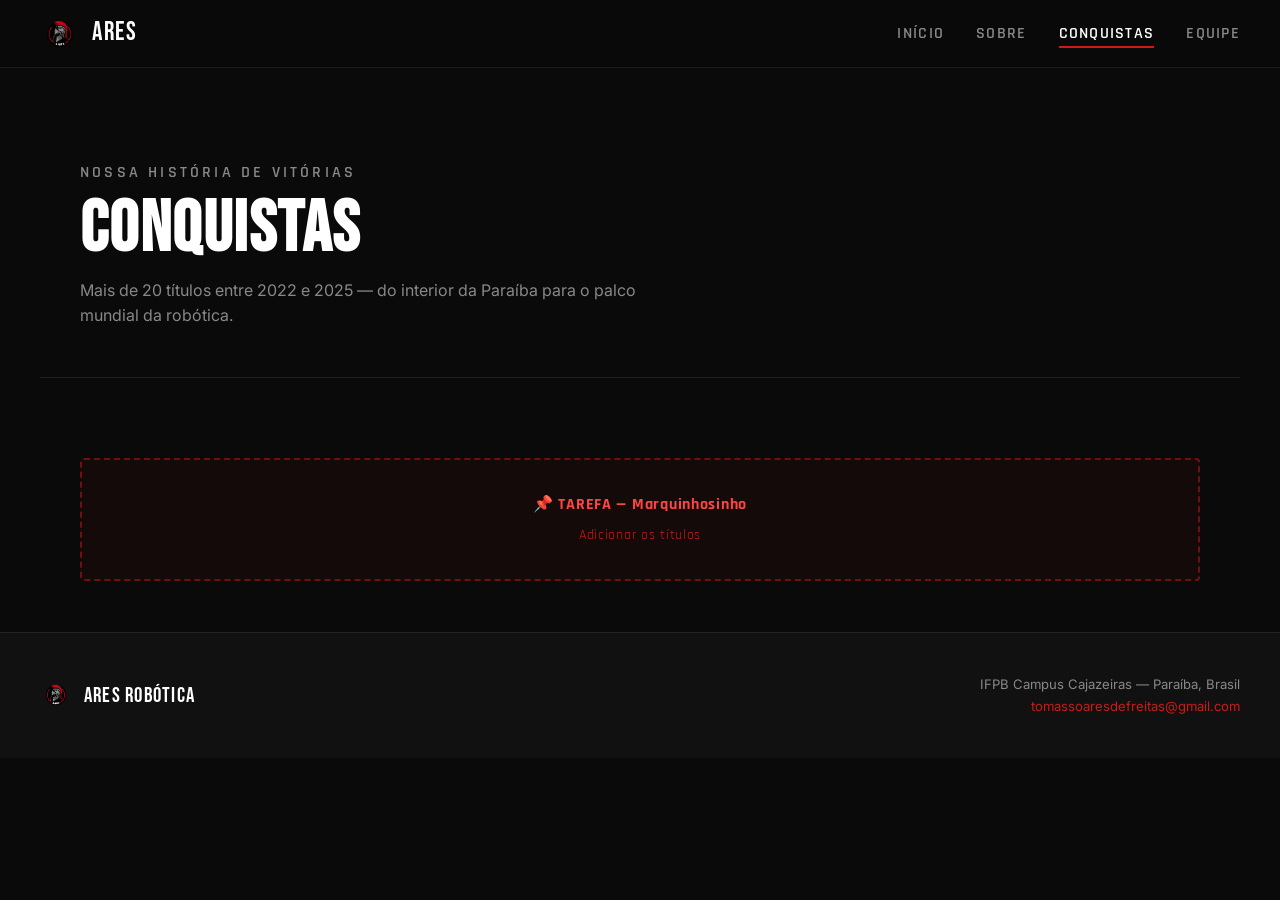
==== conquistas.html @ e478d118 "feat: estrutura inicial do site da Equipe Ares" ====
<!DOCTYPE html>
<html lang="pt-BR">
<head>
  <meta charset="UTF-8" />
  <meta name="viewport" content="width=device-width, initial-scale=1.0" />
  <title>Conquistas — Equipe Ares Robótica</title>
  <link rel="stylesheet" href="css/style.css" />
  <link rel="icon" href="assets/images/logo.png" />
</head>
<body>

  <nav class="navbar">
    <a class="nav-logo" href="index.html">
      <img src="assets/images/logo.png" alt="Logo Ares" />
      <span>ARES</span>
    </a>
    <ul class="nav-links">
      <li><a href="index.html">Início</a></li>
      <li><a href="sobre.html">Sobre</a></li>
      <li><a href="conquistas.html">Conquistas</a></li>
      <li><a href="equipe.html">Equipe</a></li>
    </ul>
    <button class="nav-toggle" aria-label="Menu">
      <span></span><span></span><span></span>
    </button>
  </nav>

  <main class="page-content">

    <div class="page-hero">
      <p class="section-eyebrow">Nossa história de vitórias</p>
      <h1>CONQUISTAS</h1>
      <p>Mais de 20 títulos entre 2022 e 2025 — do interior da Paraíba para o palco mundial da robótica.</p>
    </div>

    <div class="section" style="padding-bottom: 0;">
      <div class="todo-placeholder">
        <strong>📌 TAREFA — Marquinhosinho</strong>
        Adicionar os títulos
      </div>
    </div>
    <br><br>

    <!-- Pode apagar esse aviso quando acabar odalvinho -->
    <!-- Fazer aqui -->


  </main>

  <footer>
    <div class="footer-inner">
      <div class="footer-brand">
        <img src="assets/images/logo.png" alt="Ares" />
        <span>ARES ROBÓTICA</span>
      </div>
      <div class="footer-info">
        IFPB Campus Cajazeiras — Paraíba, Brasil<br />
        <a href="mailto:tomassoaresdefreitas@gmail.com">tomassoaresdefreitas@gmail.com</a>
      </div>
    </div>
  </footer>

  <script src="js/main.js"></script>
</body>
</html>
---- css/style.css ----
/* ===========================
   ARES ROBÓTICA — GLOBAL CSS
   =========================== */

@import url('https://fonts.googleapis.com/css2?family=Bebas+Neue&family=Inter:wght@300;400;500;600;700&family=Rajdhani:wght@500;600;700&display=swap');

/* ── TOKENS ── */
:root {
  --red:      #CC1A1A;
  --red-dark: #8B0000;
  --red-glow: rgba(204, 26, 26, 0.35);
  --black:    #0A0A0A;
  --surface:  #111111;
  --surface2: #1A1A1A;
  --border:   rgba(255,255,255,0.08);
  --text:     #E8E8E8;
  --muted:    #888888;
  --white:    #FFFFFF;

  --font-display: 'Bebas Neue', sans-serif;
  --font-ui:      'Rajdhani', sans-serif;
  --font-body:    'Inter', sans-serif;
}

/* ── RESET ── */
*, *::before, *::after { box-sizing: border-box; margin: 0; padding: 0; }
html { scroll-behavior: smooth; }
body {
  background: var(--black);
  color: var(--text);
  font-family: var(--font-body);
  font-size: 16px;
  line-height: 1.6;
  overflow-x: hidden;
}
a { color: inherit; text-decoration: none; }
img { max-width: 100%; display: block; }
ul { list-style: none; }

/* ── NAVBAR ── */
.navbar {
  position: fixed;
  top: 0; left: 0; right: 0;
  z-index: 100;
  display: flex;
  align-items: center;
  justify-content: space-between;
  padding: 0 2.5rem;
  height: 68px;
  background: rgba(10, 10, 10, 0.92);
  backdrop-filter: blur(12px);
  border-bottom: 1px solid var(--border);
}
.nav-logo {
  display: flex;
  align-items: center;
  gap: 0.75rem;
}
.nav-logo img {
  width: 40px;
  height: 40px;
  object-fit: contain;
}
.nav-logo span {
  font-family: var(--font-display);
  font-size: 1.6rem;
  letter-spacing: 0.06em;
  color: var(--white);
}
.nav-links {
  display: flex;
  gap: 2rem;
}
.nav-links a {
  font-family: var(--font-ui);
  font-size: 1rem;
  font-weight: 600;
  letter-spacing: 0.08em;
  text-transform: uppercase;
  color: var(--muted);
  transition: color 0.2s;
  position: relative;
  padding-bottom: 4px;
}
.nav-links a::after {
  content: '';
  position: absolute;
  bottom: 0; left: 0;
  width: 0; height: 2px;
  background: var(--red);
  transition: width 0.25s;
}
.nav-links a:hover,
.nav-links a.active { color: var(--white); }
.nav-links a:hover::after,
.nav-links a.active::after { width: 100%; }

/* hamburger */
.nav-toggle {
  display: none;
  flex-direction: column;
  gap: 5px;
  cursor: pointer;
  background: none; border: none;
}
.nav-toggle span {
  width: 26px; height: 2px;
  background: var(--text);
  transition: all 0.3s;
}

/* ── PAGE WRAPPER ── */
.page-content { padding-top: 68px; }

/* ── HERO (index) ── */
.hero {
  position: relative;
  min-height: calc(100vh - 68px);
  display: flex;
  align-items: center;
  overflow: hidden;
}
.hero-bg {
  position: absolute;
  inset: 0;
  background:
    radial-gradient(ellipse 60% 80% at 70% 50%, rgba(140,0,0,0.18) 0%, transparent 70%),
    radial-gradient(ellipse 40% 40% at 20% 80%, rgba(204,26,26,0.08) 0%, transparent 60%),
    var(--black);
}
.hero-bg::before {
  content: '';
  position: absolute;
  inset: 0;
  background-image:
    linear-gradient(rgba(204,26,26,0.04) 1px, transparent 1px),
    linear-gradient(90deg, rgba(204,26,26,0.04) 1px, transparent 1px);
  background-size: 60px 60px;
}
.hero-content {
  position: relative;
  z-index: 2;
  max-width: 1200px;
  margin: 0 auto;
  padding: 4rem 2.5rem;
  display: grid;
  grid-template-columns: 1fr 1fr;
  gap: 4rem;
  align-items: center;
}
.hero-text .eyebrow {
  font-family: var(--font-ui);
  font-size: 0.85rem;
  font-weight: 600;
  letter-spacing: 0.2em;
  text-transform: uppercase;
  color: var(--red);
  margin-bottom: 1rem;
  display: flex;
  align-items: center;
  gap: 0.75rem;
}
.hero-text .eyebrow::before {
  content: '';
  width: 32px; height: 2px;
  background: var(--red);
}
.hero-text h1 {
  font-family: var(--font-display);
  font-size: clamp(3.5rem, 7vw, 6rem);
  line-height: 0.95;
  letter-spacing: 0.02em;
  color: var(--white);
  margin-bottom: 1.5rem;
}
.hero-text h1 em {
  color: var(--red);
  font-style: normal;
}
.hero-text p {
  font-size: 1.05rem;
  color: var(--muted);
  line-height: 1.7;
  max-width: 460px;
  margin-bottom: 2.5rem;
}
.hero-stats {
  display: flex;
  gap: 2.5rem;
  margin-bottom: 2.5rem;
}
.stat-item .num {
  font-family: var(--font-display);
  font-size: 2.6rem;
  color: var(--red);
  line-height: 1;
}
.stat-item .label {
  font-family: var(--font-ui);
  font-size: 0.75rem;
  letter-spacing: 0.12em;
  text-transform: uppercase;
  color: var(--muted);
  margin-top: 2px;
}
.btn {
  display: inline-flex;
  align-items: center;
  gap: 0.5rem;
  font-family: var(--font-ui);
  font-size: 1rem;
  font-weight: 700;
  letter-spacing: 0.1em;
  text-transform: uppercase;
  padding: 0.85rem 2rem;
  border-radius: 2px;
  cursor: pointer;
  transition: all 0.2s;
  border: none;
}
.btn-primary {
  background: var(--red);
  color: var(--white);
}
.btn-primary:hover {
  background: #e01e1e;
  transform: translateY(-2px);
  box-shadow: 0 8px 24px var(--red-glow);
}
.btn-outline {
  background: transparent;
  color: var(--white);
  border: 1.5px solid var(--border);
}
.btn-outline:hover {
  border-color: var(--red);
  color: var(--red);
}
.btn-group { display: flex; gap: 1rem; flex-wrap: wrap; }

.hero-visual {
  display: flex;
  justify-content: center;
  align-items: center;
  position: relative;
}
.hero-logo-wrap {
  position: relative;
  width: 360px;
  height: 360px;
  display: flex;
  align-items: center;
  justify-content: center;
}
.hero-logo-wrap::before {
  content: '';
  position: absolute;
  inset: -20px;
  border-radius: 50%;
  border: 1px solid rgba(204,26,26,0.2);
  animation: rotateBorder 20s linear infinite;
}
.hero-logo-wrap::after {
  content: '';
  position: absolute;
  inset: 0;
  border-radius: 50%;
  background: radial-gradient(circle, rgba(204,26,26,0.12) 0%, transparent 70%);
}
.hero-logo-wrap img {
  width: 280px;
  height: 280px;
  object-fit: contain;
  position: relative;
  z-index: 1;
  filter: drop-shadow(0 0 40px rgba(204,26,26,0.4));
  animation: floatLogo 4s ease-in-out infinite;
}
@keyframes floatLogo {
  0%, 100% { transform: translateY(0); }
  50% { transform: translateY(-12px); }
}
@keyframes rotateBorder {
  from { transform: rotate(0deg); }
  to { transform: rotate(360deg); }
}

/* ── SECTIONS ── */
.section {
  padding: 5rem 2.5rem;
  max-width: 1200px;
  margin: 0 auto;
}
.section-header {
  margin-bottom: 3rem;
}
.section-eyebrow {
  font-family: var(--font-ui);
  font-size: 0.8rem;
  font-weight: 600;
  letter-spacing: 0.2em;
  text-transform: uppercase;
  color: var(--red);
  margin-bottom: 0.5rem;
}
.section-title {
  font-family: var(--font-display);
  font-size: clamp(2rem, 4vw, 3rem);
  color: var(--white);
  letter-spacing: 0.02em;
  line-height: 1.1;
}
.section-divider {
  width: 100%;
  height: 1px;
  background: var(--border);
  margin: 0;
}

/* ── CARD ── */
.card {
  background: var(--surface);
  border: 1px solid var(--border);
  border-radius: 4px;
  overflow: hidden;
  transition: border-color 0.2s, transform 0.2s;
}
.card:hover {
  border-color: rgba(204,26,26,0.4);
  transform: translateY(-4px);
}

/* ── HIGHLIGHTS (index) ── */
.highlights-grid {
  display: grid;
  grid-template-columns: repeat(3, 1fr);
  gap: 1.5rem;
}
.highlight-card {
  padding: 2rem;
}
.highlight-card .icon {
  font-size: 2rem;
  margin-bottom: 1rem;
}
.highlight-card h3 {
  font-family: var(--font-ui);
  font-size: 1.15rem;
  font-weight: 700;
  color: var(--white);
  margin-bottom: 0.5rem;
  letter-spacing: 0.03em;
}
.highlight-card p {
  font-size: 0.9rem;
  color: var(--muted);
  line-height: 1.6;
}

/* ── SOBRE PAGE ── */
.sobre-grid {
  display: grid;
  grid-template-columns: 1.2fr 1fr;
  gap: 4rem;
  align-items: start;
}
.sobre-text p {
  color: var(--muted);
  line-height: 1.8;
  margin-bottom: 1.25rem;
  font-size: 1rem;
}
.sobre-text p strong {
  color: var(--text);
}
.sobre-img-wrap {
  position: sticky;
  top: 90px;
}
.sobre-img-wrap img {
  width: 100%;
  border-radius: 4px;
  border: 1px solid var(--border);
}
.mission-grid {
  display: grid;
  grid-template-columns: repeat(3, 1fr);
  gap: 1.5rem;
  margin-top: 3rem;
}
.mission-item {
  padding: 1.75rem;
  border-top: 3px solid var(--red);
  background: var(--surface);
}
.mission-item h4 {
  font-family: var(--font-ui);
  font-size: 1.1rem;
  font-weight: 700;
  color: var(--white);
  margin-bottom: 0.5rem;
  letter-spacing: 0.05em;
}
.mission-item p {
  font-size: 0.88rem;
  color: var(--muted);
  line-height: 1.6;
}

/* ── CONQUISTAS PAGE ── */
.timeline {
  position: relative;
  padding-left: 2rem;
}
.timeline::before {
  content: '';
  position: absolute;
  left: 0; top: 0; bottom: 0;
  width: 2px;
  background: linear-gradient(to bottom, var(--red), transparent);
}
.timeline-year {
  margin-bottom: 2.5rem;
}
.year-label {
  font-family: var(--font-display);
  font-size: 2.5rem;
  color: var(--red);
  letter-spacing: 0.04em;
  margin-bottom: 1rem;
  position: relative;
}
.year-label::before {
  content: '';
  position: absolute;
  left: -2.5rem;
  top: 50%;
  transform: translateY(-50%);
  width: 12px; height: 12px;
  border-radius: 50%;
  background: var(--red);
  box-shadow: 0 0 12px var(--red-glow);
}
.conquistas-list {
  display: flex;
  flex-direction: column;
  gap: 0.75rem;
}
.conquista-item {
  display: flex;
  align-items: flex-start;
  gap: 1rem;
  padding: 1rem 1.25rem;
  background: var(--surface);
  border: 1px solid var(--border);
  border-radius: 2px;
  transition: border-color 0.2s;
}
.conquista-item:hover { border-color: rgba(204,26,26,0.3); }
.conquista-item .badge {
  font-family: var(--font-ui);
  font-size: 0.7rem;
  font-weight: 700;
  letter-spacing: 0.1em;
  text-transform: uppercase;
  padding: 3px 8px;
  border-radius: 2px;
  white-space: nowrap;
  flex-shrink: 0;
}
.badge-gold { background: rgba(212,175,55,0.15); color: #D4AF37; border: 1px solid rgba(212,175,55,0.3); }
.badge-silver { background: rgba(192,192,192,0.12); color: #C0C0C0; border: 1px solid rgba(192,192,192,0.3); }
.badge-special { background: rgba(204,26,26,0.15); color: var(--red); border: 1px solid rgba(204,26,26,0.3); }
.conquista-item span:last-child {
  font-size: 0.92rem;
  color: var(--text);
  line-height: 1.5;
}

/* ── EQUIPE PAGE ── */
.team-grid {
  display: grid;
  grid-template-columns: repeat(auto-fit, minmax(260px, 1fr));
  gap: 1.5rem;
}
.member-card {
  text-align: center;
  padding: 0;
  overflow: hidden;
}
.member-img {
  width: 100%;
  aspect-ratio: 3/4;
  object-fit: cover;
  object-position: top center;
  display: block;
  filter: grayscale(20%);
  transition: filter 0.3s;
}
.member-card:hover .member-img { filter: grayscale(0%); }
.member-info {
  padding: 1.5rem;
  border-top: 3px solid var(--red);
}
.member-info h3 {
  font-family: var(--font-ui);
  font-size: 1.15rem;
  font-weight: 700;
  color: var(--white);
  letter-spacing: 0.04em;
  margin-bottom: 0.25rem;
}
.member-role {
  font-size: 0.8rem;
  font-family: var(--font-ui);
  letter-spacing: 0.12em;
  text-transform: uppercase;
  color: var(--red);
  font-weight: 600;
  margin-bottom: 0.75rem;
}
.member-meta {
  font-size: 0.82rem;
  color: var(--muted);
  line-height: 1.6;
}

/* ── CONTATO (index) ── */
.contato-strip {
  background: var(--surface);
  border-top: 1px solid var(--border);
  border-bottom: 1px solid var(--border);
  padding: 3rem 2.5rem;
}
.contato-inner {
  max-width: 1200px;
  margin: 0 auto;
  display: flex;
  align-items: center;
  justify-content: space-between;
  gap: 2rem;
}
.contato-inner h2 {
  font-family: var(--font-display);
  font-size: 2.2rem;
  color: var(--white);
  letter-spacing: 0.02em;
}
.contato-inner p {
  color: var(--muted);
  font-size: 0.95rem;
  margin-top: 0.25rem;
}
.contato-links {
  display: flex;
  gap: 1rem;
}

/* ── FOOTER ── */
footer {
  background: var(--surface);
  border-top: 1px solid var(--border);
  padding: 2.5rem 2.5rem;
}
.footer-inner {
  max-width: 1200px;
  margin: 0 auto;
  display: flex;
  align-items: center;
  justify-content: space-between;
  gap: 1rem;
  flex-wrap: wrap;
}
.footer-brand {
  display: flex;
  align-items: center;
  gap: 0.75rem;
}
.footer-brand img { width: 32px; height: 32px; object-fit: contain; }
.footer-brand span {
  font-family: var(--font-display);
  font-size: 1.3rem;
  letter-spacing: 0.06em;
  color: var(--white);
}
.footer-info {
  font-size: 0.82rem;
  color: var(--muted);
  text-align: right;
  line-height: 1.7;
}
.footer-info a { color: var(--red); }

/* ── PAGE HERO (inner pages) ── */
.page-hero {
  padding: 5rem 2.5rem 3rem;
  max-width: 1200px;
  margin: 0 auto;
  border-bottom: 1px solid var(--border);
}
.page-hero h1 {
  font-family: var(--font-display);
  font-size: clamp(2.5rem, 6vw, 4.5rem);
  color: var(--white);
  letter-spacing: 0.02em;
  line-height: 1;
}
.page-hero p {
  color: var(--muted);
  font-size: 1rem;
  margin-top: 0.75rem;
  max-width: 600px;
}

/* ── TODO PLACEHOLDER ── */
.todo-placeholder {
  border: 2px dashed rgba(204,26,26,0.5);
  background: rgba(204,26,26,0.05);
  border-radius: 4px;
  padding: 2rem;
  text-align: center;
  color: var(--red);
  font-family: var(--font-ui);
  font-size: 0.9rem;
  letter-spacing: 0.05em;
}
.todo-placeholder strong {
  display: block;
  font-size: 1rem;
  margin-bottom: 0.4rem;
  color: #ff4444;
}

/* ── RESPONSIVE ── */
@media (max-width: 900px) {
  .hero-content { grid-template-columns: 1fr; gap: 2rem; text-align: center; }
  .hero-text p { max-width: 100%; }
  .hero-stats { justify-content: center; }
  .btn-group { justify-content: center; }
  .hero-visual { display: none; }
  .highlights-grid { grid-template-columns: 1fr; }
  .sobre-grid { grid-template-columns: 1fr; }
  .sobre-img-wrap { position: static; }
  .mission-grid { grid-template-columns: 1fr; }
  .contato-inner { flex-direction: column; text-align: center; }
  .footer-inner { flex-direction: column; text-align: center; }
  .footer-info { text-align: center; }
}
@media (max-width: 640px) {
  .navbar { padding: 0 1.25rem; }
  .nav-links { display: none; }
  .nav-links.open {
    display: flex;
    flex-direction: column;
    position: absolute;
    top: 68px; left: 0; right: 0;
    background: rgba(10,10,10,0.98);
    padding: 1.5rem;
    gap: 1.25rem;
    border-bottom: 1px solid var(--border);
  }
  .nav-toggle { display: flex; }
  .section { padding: 3rem 1.25rem; }
  .page-hero { padding: 3rem 1.25rem 2rem; }
}
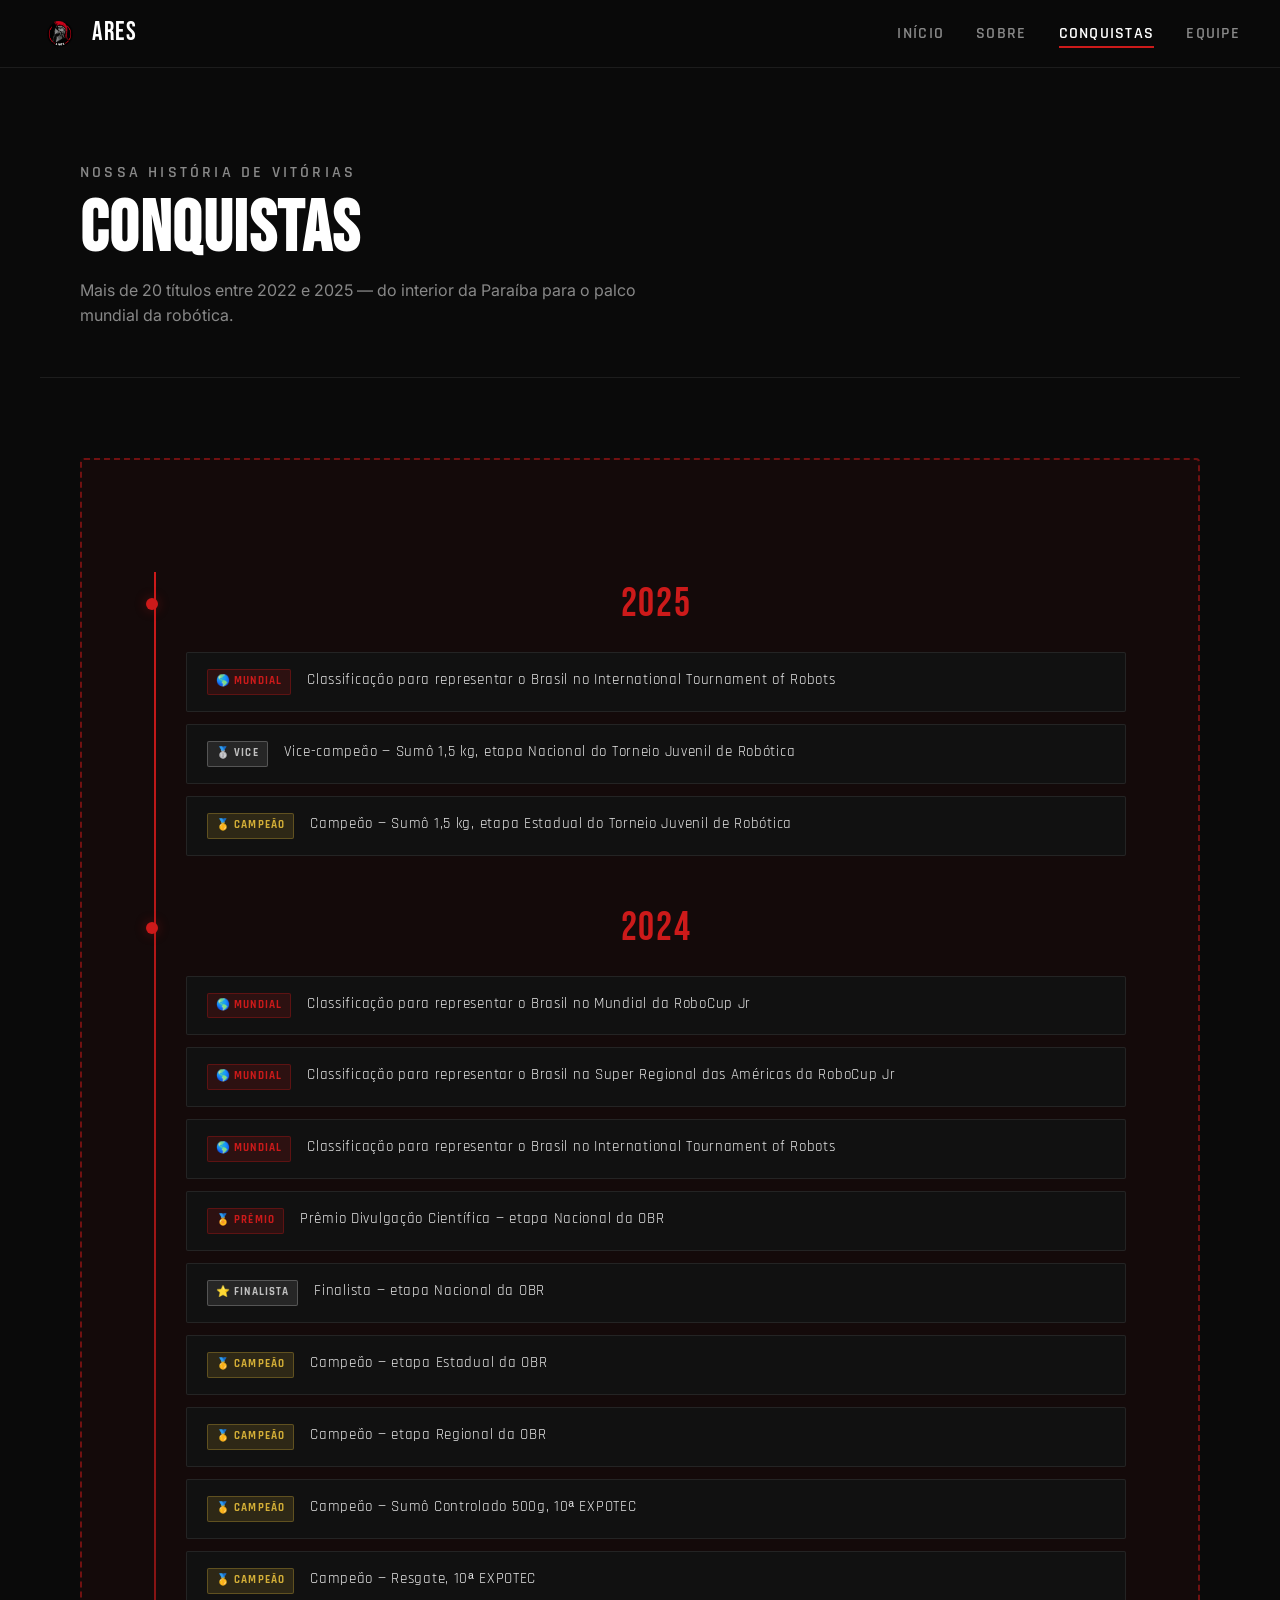
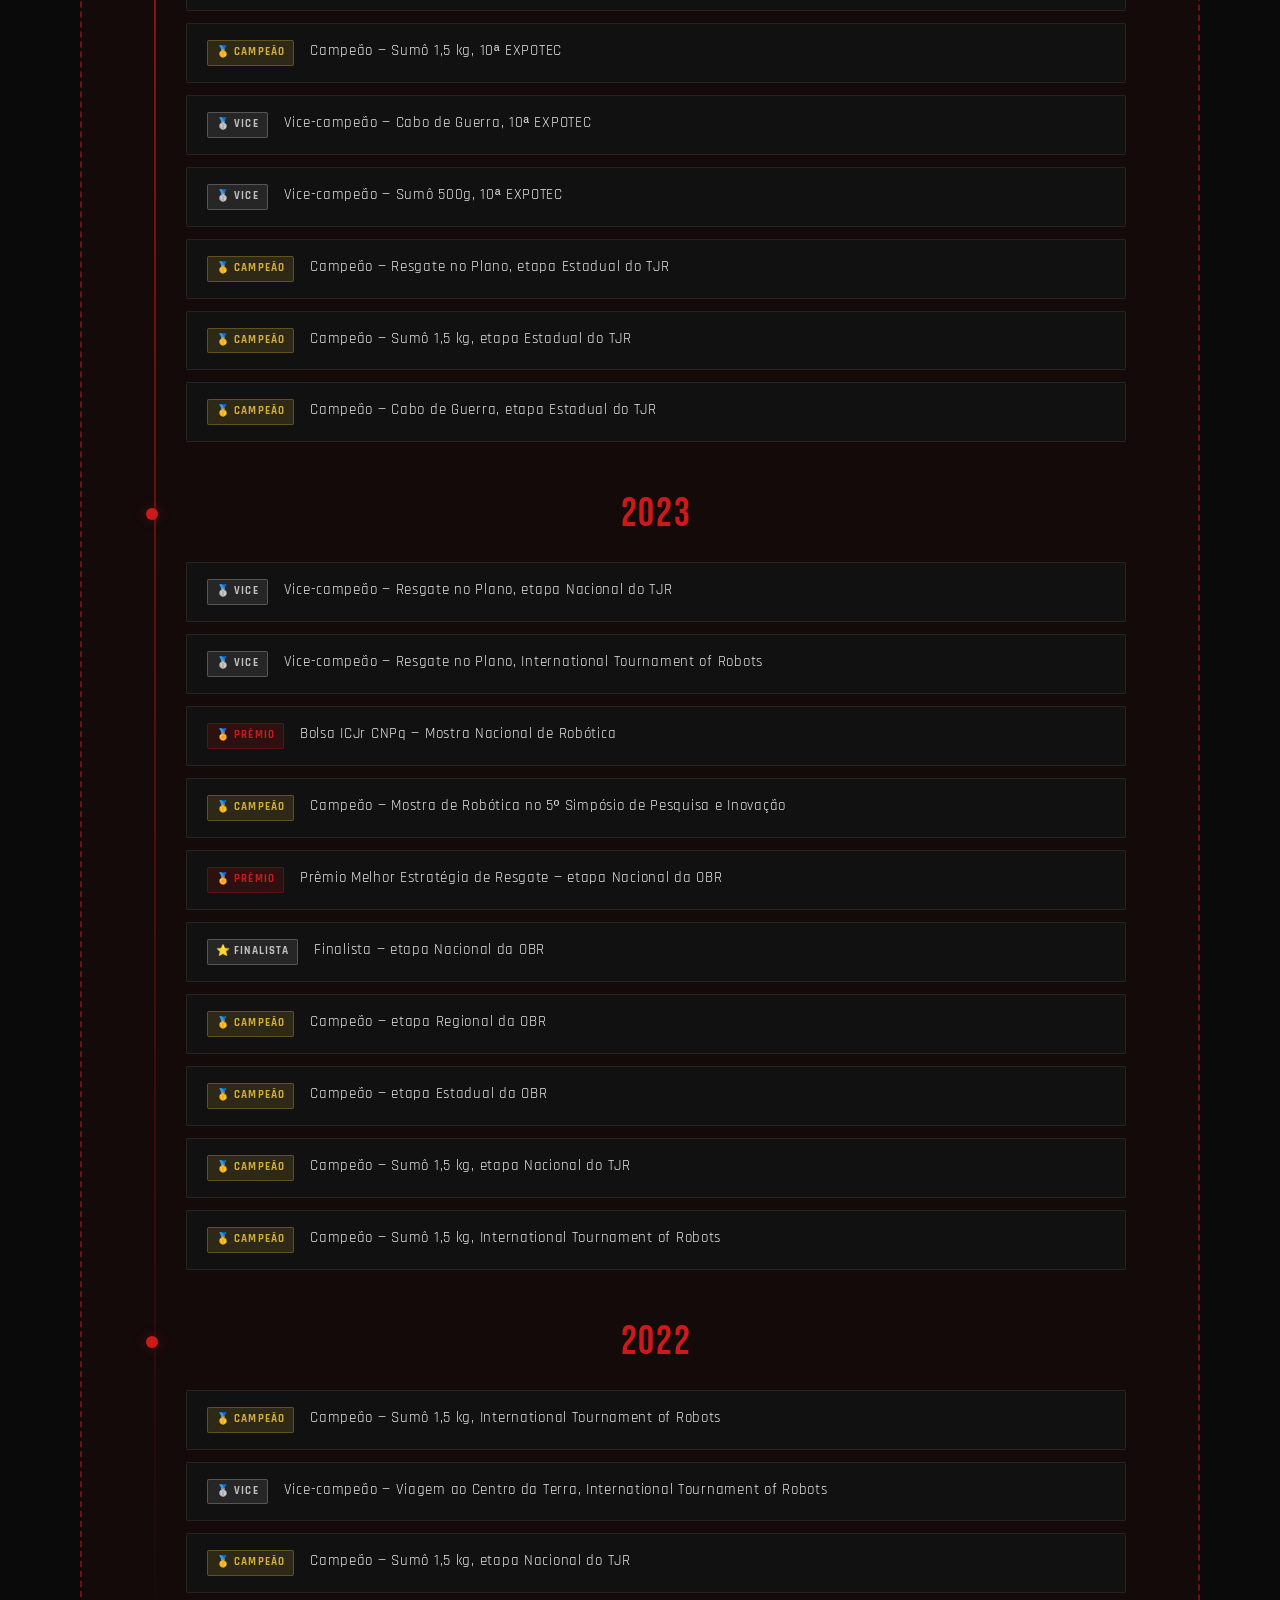
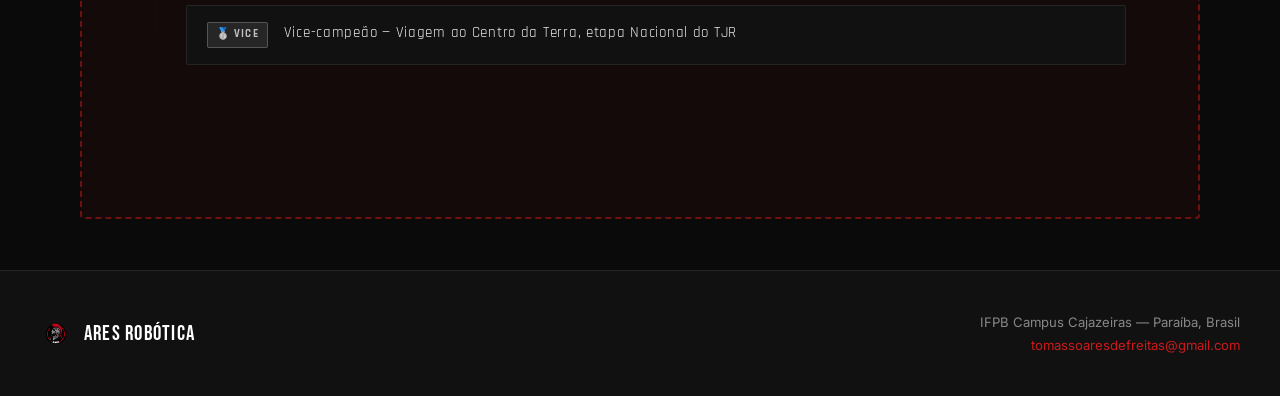
==== commit 9eba0c05: "inclusão da lista de conquista da equipe e correções no html da página" ====
--- a/conquistas.html
+++ b/conquistas.html
@@ -35,14 +35,172 @@
 
     <div class="section" style="padding-bottom: 0;">
       <div class="todo-placeholder">
-        <strong>📌 TAREFA — Marquinhosinho</strong>
-        Adicionar os títulos
+
+<div class="section">
+      <div class="timeline">
+
+        <!-- 2025 -->
+        <div class="timeline-year">
+          <div class="year-label">2025</div>
+          <div class="conquistas-list">
+            <div class="conquista-item">
+              <span class="badge badge-special">🌎 Mundial</span>
+              <span>Classificação para representar o Brasil no International Tournament of Robots</span>
+            </div>
+            <div class="conquista-item">
+              <span class="badge badge-silver">🥈 Vice</span>
+              <span>Vice-campeão — Sumô 1,5 kg, etapa Nacional do Torneio Juvenil de Robótica</span>
+            </div>
+            <div class="conquista-item">
+              <span class="badge badge-gold">🥇 Campeão</span>
+              <span>Campeão — Sumô 1,5 kg, etapa Estadual do Torneio Juvenil de Robótica</span>
+            </div>
+          </div>
+        </div>
+
+        <!-- 2024 -->
+        <div class="timeline-year">
+          <div class="year-label">2024</div>
+          <div class="conquistas-list">
+            <div class="conquista-item">
+              <span class="badge badge-special">🌎 Mundial</span>
+              <span>Classificação para representar o Brasil no Mundial da RoboCup Jr</span>
+            </div>
+            <div class="conquista-item">
+              <span class="badge badge-special">🌎 Mundial</span>
+              <span>Classificação para representar o Brasil na Super Regional das Américas da RoboCup Jr</span>
+            </div>
+            <div class="conquista-item">
+              <span class="badge badge-special">🌎 Mundial</span>
+              <span>Classificação para representar o Brasil no International Tournament of Robots</span>
+            </div>
+            <div class="conquista-item">
+              <span class="badge badge-special">🏅 Prêmio</span>
+              <span>Prêmio Divulgação Científica — etapa Nacional da OBR</span>
+            </div>
+            <div class="conquista-item">
+              <span class="badge badge-silver">⭐ Finalista</span>
+              <span>Finalista — etapa Nacional da OBR</span>
+            </div>
+            <div class="conquista-item">
+              <span class="badge badge-gold">🥇 Campeão</span>
+              <span>Campeão — etapa Estadual da OBR</span>
+            </div>
+            <div class="conquista-item">
+              <span class="badge badge-gold">🥇 Campeão</span>
+              <span>Campeão — etapa Regional da OBR</span>
+            </div>
+            <div class="conquista-item">
+              <span class="badge badge-gold">🥇 Campeão</span>
+              <span>Campeão — Sumô Controlado 500g, 10ª EXPOTEC</span>
+            </div>
+            <div class="conquista-item">
+              <span class="badge badge-gold">🥇 Campeão</span>
+              <span>Campeão — Resgate, 10ª EXPOTEC</span>
+            </div>
+            <div class="conquista-item">
+              <span class="badge badge-gold">🥇 Campeão</span>
+              <span>Campeão — Sumô 1,5 kg, 10ª EXPOTEC</span>
+            </div>
+            <div class="conquista-item">
+              <span class="badge badge-silver">🥈 Vice</span>
+              <span>Vice-campeão — Cabo de Guerra, 10ª EXPOTEC</span>
+            </div>
+            <div class="conquista-item">
+              <span class="badge badge-silver">🥈 Vice</span>
+              <span>Vice-campeão — Sumô 500g, 10ª EXPOTEC</span>
+            </div>
+            <div class="conquista-item">
+              <span class="badge badge-gold">🥇 Campeão</span>
+              <span>Campeão — Resgate no Plano, etapa Estadual do TJR</span>
+            </div>
+            <div class="conquista-item">
+              <span class="badge badge-gold">🥇 Campeão</span>
+              <span>Campeão — Sumô 1,5 kg, etapa Estadual do TJR</span>
+            </div>
+            <div class="conquista-item">
+              <span class="badge badge-gold">🥇 Campeão</span>
+              <span>Campeão — Cabo de Guerra, etapa Estadual do TJR</span>
+            </div>
+          </div>
+        </div>
+
+        <!-- 2023 -->
+        <div class="timeline-year">
+          <div class="year-label">2023</div>
+          <div class="conquistas-list">
+            <div class="conquista-item">
+              <span class="badge badge-silver">🥈 Vice</span>
+              <span>Vice-campeão — Resgate no Plano, etapa Nacional do TJR</span>
+            </div>
+            <div class="conquista-item">
+              <span class="badge badge-silver">🥈 Vice</span>
+              <span>Vice-campeão — Resgate no Plano, International Tournament of Robots</span>
+            </div>
+            <div class="conquista-item">
+              <span class="badge badge-special">🏅 Prêmio</span>
+              <span>Bolsa ICJr CNPq — Mostra Nacional de Robótica</span>
+            </div>
+            <div class="conquista-item">
+              <span class="badge badge-gold">🥇 Campeão</span>
+              <span>Campeão — Mostra de Robótica no 5º Simpósio de Pesquisa e Inovação</span>
+            </div>
+            <div class="conquista-item">
+              <span class="badge badge-special">🏅 Prêmio</span>
+              <span>Prêmio Melhor Estratégia de Resgate — etapa Nacional da OBR</span>
+            </div>
+            <div class="conquista-item">
+              <span class="badge badge-silver">⭐ Finalista</span>
+              <span>Finalista — etapa Nacional da OBR</span>
+            </div>
+            <div class="conquista-item">
+              <span class="badge badge-gold">🥇 Campeão</span>
+              <span>Campeão — etapa Regional da OBR</span>
+            </div>
+            <div class="conquista-item">
+              <span class="badge badge-gold">🥇 Campeão</span>
+              <span>Campeão — etapa Estadual da OBR</span>
+            </div>
+            <div class="conquista-item">
+              <span class="badge badge-gold">🥇 Campeão</span>
+              <span>Campeão — Sumô 1,5 kg, etapa Nacional do TJR</span>
+            </div>
+            <div class="conquista-item">
+              <span class="badge badge-gold">🥇 Campeão</span>
+              <span>Campeão — Sumô 1,5 kg, International Tournament of Robots</span>
+            </div>
+          </div>
+        </div>
+
+        <!-- 2022 -->
+        <div class="timeline-year">
+          <div class="year-label">2022</div>
+          <div class="conquistas-list">
+            <div class="conquista-item">
+              <span class="badge badge-gold">🥇 Campeão</span>
+              <span>Campeão — Sumô 1,5 kg, International Tournament of Robots</span>
+            </div>
+            <div class="conquista-item">
+              <span class="badge badge-silver">🥈 Vice</span>
+              <span>Vice-campeão — Viagem ao Centro da Terra, International Tournament of Robots</span>
+            </div>
+            <div class="conquista-item">
+              <span class="badge badge-gold">🥇 Campeão</span>
+              <span>Campeão — Sumô 1,5 kg, etapa Nacional do TJR</span>
+            </div>
+            <div class="conquista-item">
+              <span class="badge badge-silver">🥈 Vice</span>
+              <span>Vice-campeão — Viagem ao Centro da Terra, etapa Nacional do TJR</span>
+            </div>
+          </div>
+        </div>
+
+      </div><!-- /timeline -->
+    </div>
       </div>
     </div>
     <br><br>
 
-    <!-- Pode apagar esse aviso quando acabar odalvinho -->
-    <!-- Fazer aqui -->
 
 
   </main>
--- a/css/style.css
+++ b/css/style.css
@@ -523,6 +523,44 @@
   font-size: 0.82rem;
   color: var(--muted);
   line-height: 1.6;
+}
+.trainer-card {
+  display: grid;
+  grid-template-columns: 280px 1fr;
+  gap: 2.5rem;
+  align-items: center;
+  padding: 0;
+  overflow: hidden;
+}
+.trainer-card img {
+  width: 100%;
+  height: 350px;
+  object-fit: cover;
+  object-position: top;
+  display: block;
+}
+.trainer-info { padding: 2rem 2rem 2rem 0; }
+.trainer-info h3 {
+  font-family: var(--font-display);
+  font-size: 2rem;
+  color: var(--white);
+  letter-spacing: 0.03em;
+  margin-bottom: 0.25rem;
+}
+.trainer-info .role {
+  font-family: var(--font-ui);
+  font-size: 0.82rem;
+  letter-spacing: 0.15em;
+  text-transform: uppercase;
+  color: var(--red);
+  font-weight: 700;
+  margin-bottom: 1rem;
+}
+.trainer-info p { color: var(--muted); font-size: 0.95rem; line-height: 1.7; }
+@media (max-width: 640px) {
+.trainer-card { grid-template-columns: 1fr; }
+.trainer-card img { height: 280px; width: 100%; }
+.trainer-info { padding: 1.5rem; }
 }
 
 /* ── CONTATO (index) ── */
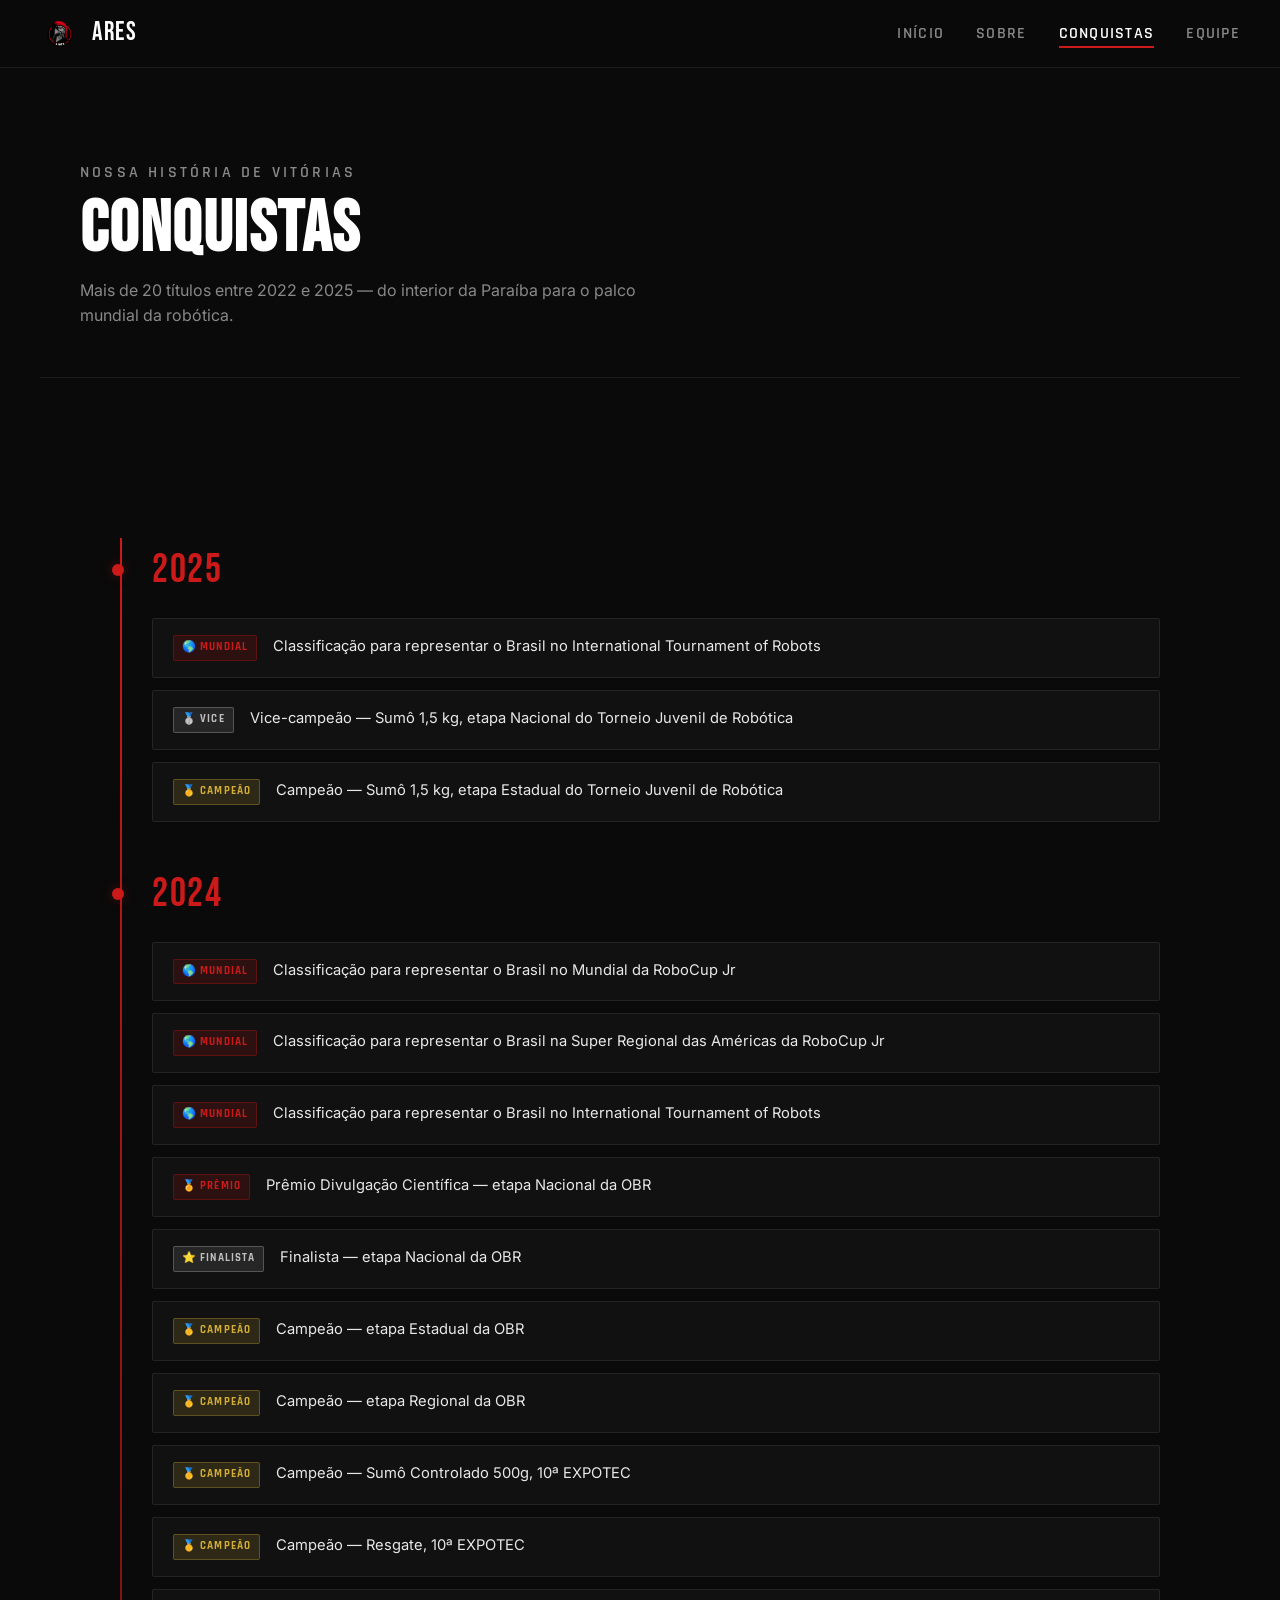
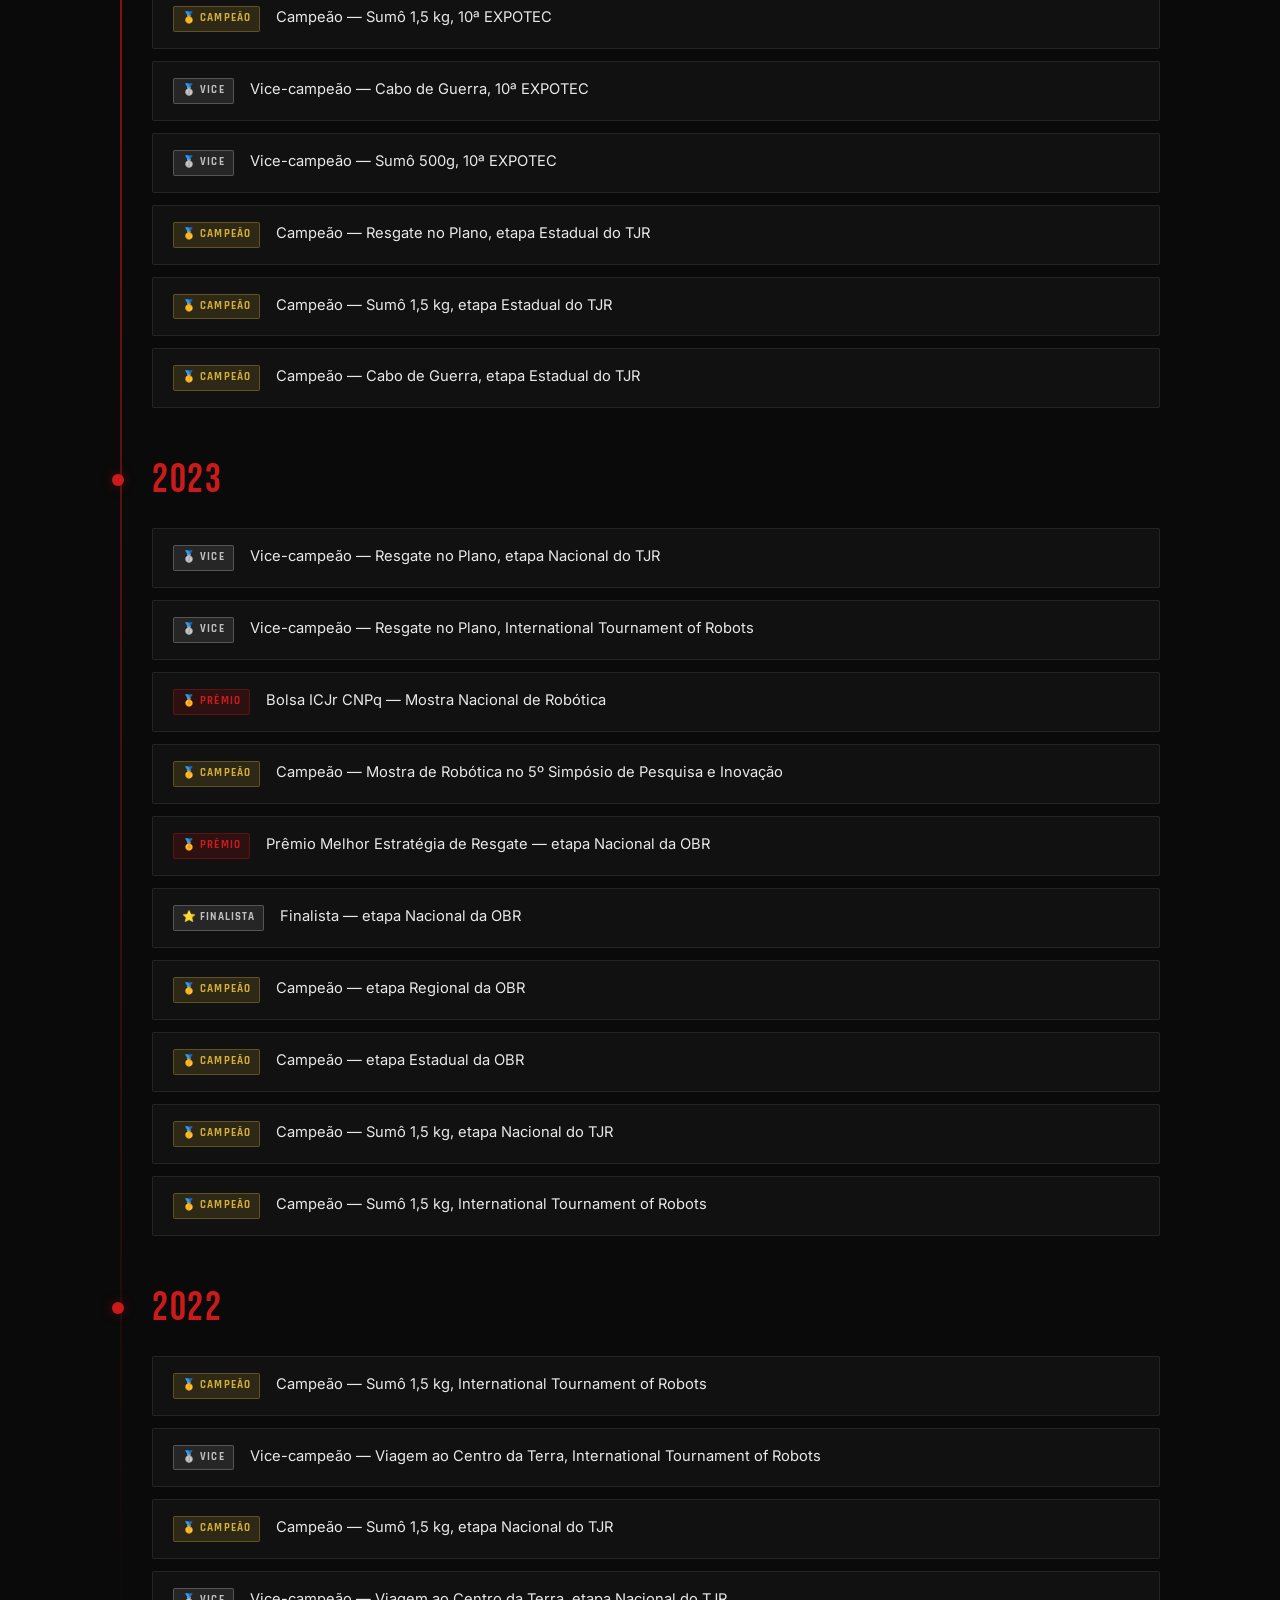
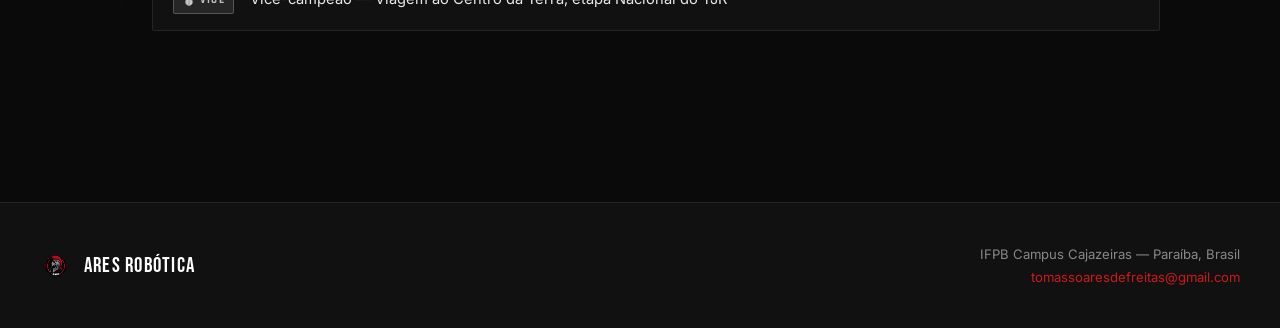
==== commit ae672be7: "Edições visuais realizadas no arquivo conquistas.html" ====
--- a/conquistas.html
+++ b/conquistas.html
@@ -34,7 +34,7 @@
     </div>
 
     <div class="section" style="padding-bottom: 0;">
-      <div class="todo-placeholder">
+      <div> 
 
 <div class="section">
       <div class="timeline">
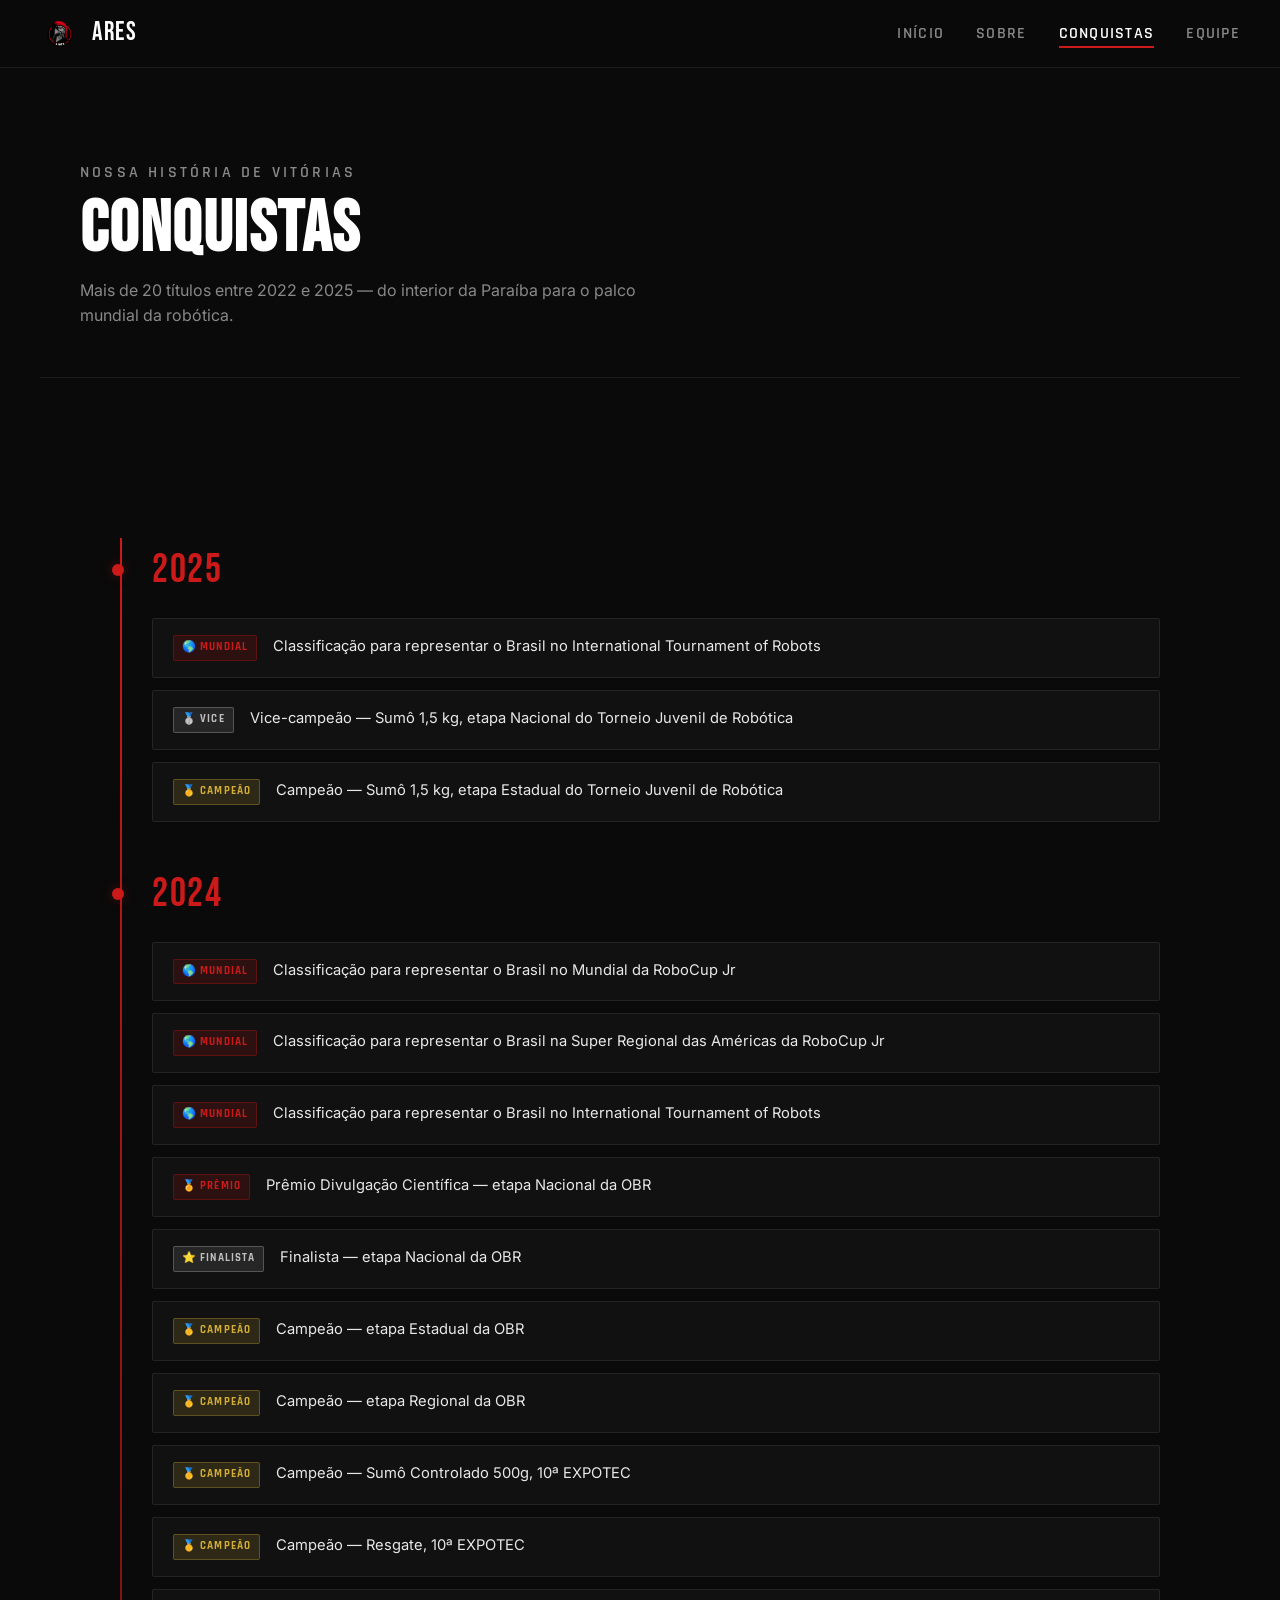
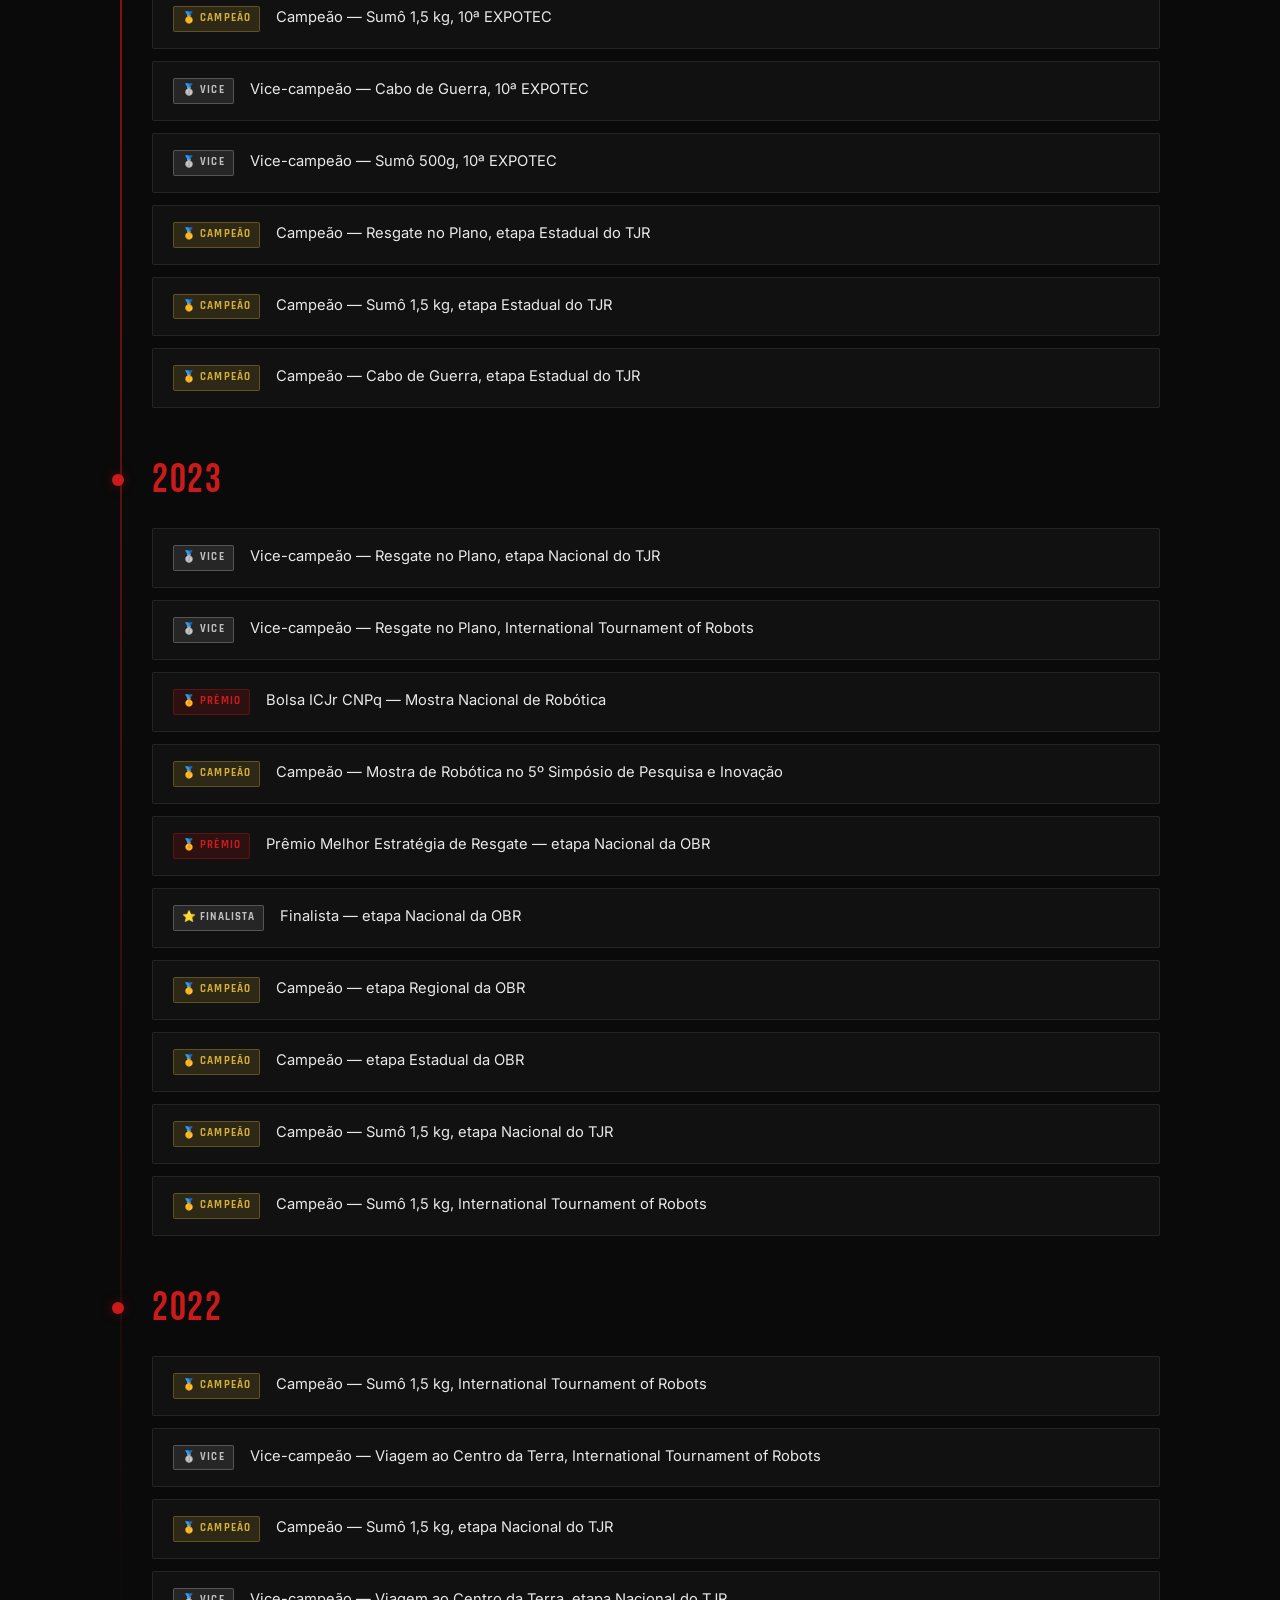
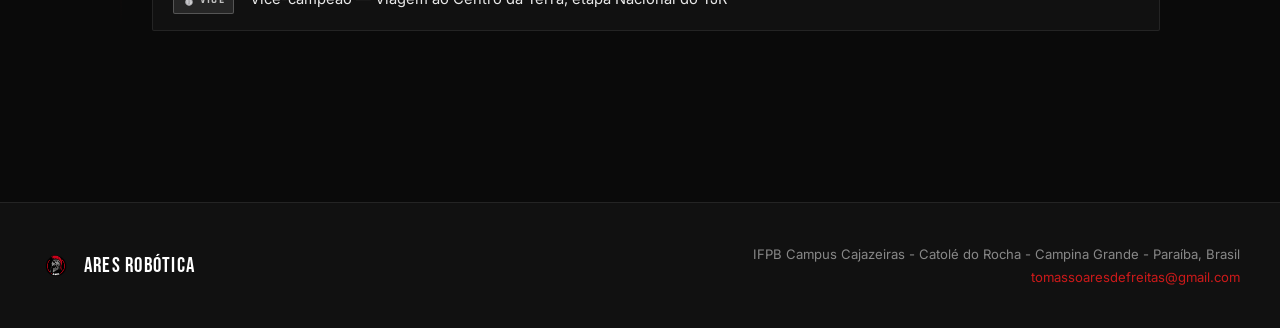
==== commit c466e508: "Adicionando todas localizações no rodapé" ====
--- a/conquistas.html
+++ b/conquistas.html
@@ -212,7 +212,7 @@
         <span>ARES ROBÓTICA</span>
       </div>
       <div class="footer-info">
-        IFPB Campus Cajazeiras — Paraíba, Brasil<br />
+        IFPB Campus Cajazeiras - Catolé do Rocha - Campina Grande - Paraíba, Brasil<br />
         <a href="mailto:tomassoaresdefreitas@gmail.com">tomassoaresdefreitas@gmail.com</a>
       </div>
     </div>
